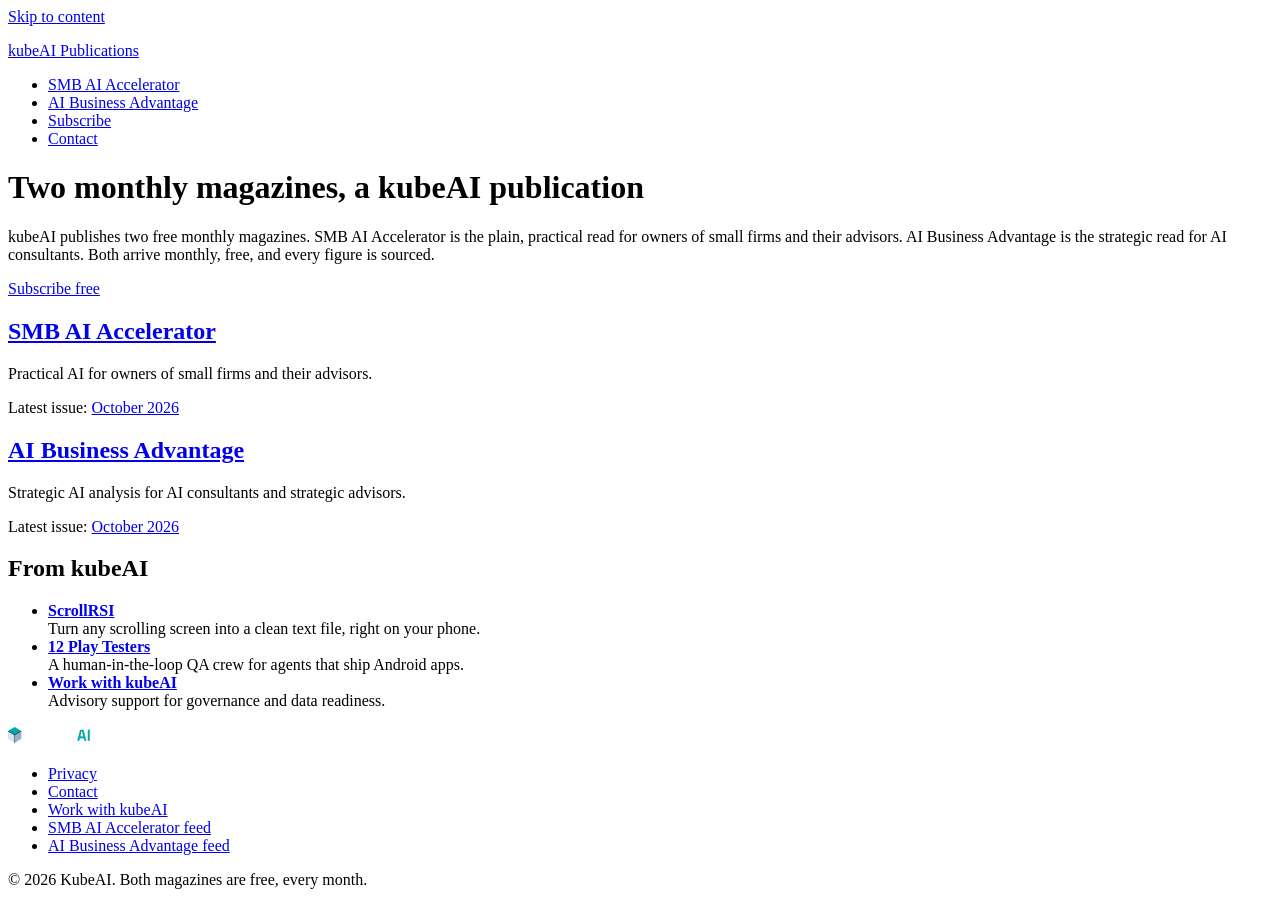
==== index.html @ 67a85376 "Round 1: site scaffolding from the design kit brief (templates, placeholder pages, feeds, sitemap, k" ====
<!doctype html>
<html lang="en-GB">
<head>
<meta charset="utf-8">
<meta name="viewport" content="width=device-width, initial-scale=1">
<title>kubeAI Publications: two monthly magazines</title>
<meta name="description" content="kubeAI publishes two free monthly AI magazines: SMB AI Accelerator for small firms, AI Business Advantage for consultants. Subscribe free.">
<link rel="canonical" href="https://publications.kubeai.info/">
<meta property="og:site_name" content="kubeAI Publications">
<meta property="og:type" content="website">
<meta property="og:title" content="kubeAI Publications: two monthly magazines">
<meta property="og:description" content="kubeAI publishes two free monthly AI magazines: SMB AI Accelerator for small firms, AI Business Advantage for consultants. Subscribe free.">
<meta property="og:url" content="https://publications.kubeai.info/">
<meta property="og:image" content="https://publications.kubeai.info/assets/img/aba-hero.jpg">
<meta property="og:image:width" content="1200">
<meta property="og:image:height" content="630">
<meta property="og:locale" content="en_GB">
<meta name="twitter:card" content="summary_large_image">
<meta name="twitter:title" content="kubeAI Publications: two monthly magazines">
<meta name="twitter:description" content="kubeAI publishes two free monthly AI magazines: SMB AI Accelerator for small firms, AI Business Advantage for consultants. Subscribe free.">
<meta name="twitter:image" content="https://publications.kubeai.info/assets/img/aba-hero.jpg">
<meta name="color-scheme" content="light">
<!-- FAVICON SLOT: from the kubeAI cube mark, pending the vector logos from the design kit. -->
<!-- ANALYTICS SLOT: privacy-friendly, cookieless analytics only (Plausible or Cloudflare Web Analytics). No third-party trackers. -->
<!-- DESIGN-KIT SLOTS: /assets/css/tokens.css and /assets/css/web.css arrive with the round-1 kit web files. Until then these pages are structural. -->
<link rel="stylesheet" href="/assets/css/tokens.css">
<link rel="stylesheet" href="/assets/css/web.css">
</head>
<body class="">

<a class="skip-link" href="#main">Skip to content</a>
<header class="site-header">
  <p class="site-brand"><a href="/">kubeAI Publications</a></p>
  <nav aria-label="Site">
    <ul>
      <li><a href="/smb-ai-accelerator/">SMB AI Accelerator</a></li>
      <li><a href="/ai-business-advantage/">AI Business Advantage</a></li>
      <li><a href="https://publications.kubeai.info/subscribe/?utm_source=kubeai-publications&utm_medium=web&utm_campaign=publications-home">Subscribe</a></li>
      <li><a href="/contact/">Contact</a></li>
    </ul>
  </nav>
</header>
<main id="main">

<h1>Two monthly magazines, a kubeAI publication</h1>
<p>kubeAI publishes two free monthly magazines. SMB AI Accelerator is the plain, practical read
for owners of small firms and their advisors. AI Business Advantage is the strategic read for AI
consultants. Both arrive monthly, free, and every figure is sourced.</p>
<p><a class="cta" href="https://publications.kubeai.info/subscribe/?utm_source=kubeai-publications&utm_medium=web&utm_campaign=publications-home">Subscribe free</a></p>

  <section class="title-card" aria-labelledby="h-smb-ai-accelerator">
    <h2 id="h-smb-ai-accelerator"><a href="/smb-ai-accelerator/">SMB AI Accelerator</a></h2>
    <p>Practical AI for owners of small firms and their advisors.</p>
    <p class="latest">Latest issue: <a href="/smb-ai-accelerator/2026-10/">October 2026</a></p>
  </section>

  <section class="title-card" aria-labelledby="h-ai-business-advantage">
    <h2 id="h-ai-business-advantage"><a href="/ai-business-advantage/">AI Business Advantage</a></h2>
    <p>Strategic AI analysis for AI consultants and strategic advisors.</p>
    <p class="latest">Latest issue: <a href="/ai-business-advantage/2026-10/">October 2026</a></p>
  </section>
<section aria-labelledby="h-products">
  <h2 id="h-products">From kubeAI</h2>
  <ul class="product-links">
<li><a href="https://scrollrsi.kubeai.info?utm_source=kubeai-publications&utm_medium=web&utm_campaign=publications-home"><strong>ScrollRSI</strong></a><br>Turn any scrolling screen into a clean text file, right on your phone.</li>
<li><a href="https://play.kubeai.info/?utm_source=kubeai-publications&utm_medium=web&utm_campaign=publications-home"><strong>12 Play Testers</strong></a><br>A human-in-the-loop QA crew for agents that ship Android apps.</li>
<li><a href="https://kubeai.info?utm_source=kubeai-publications&utm_medium=web&utm_campaign=publications-home"><strong>Work with kubeAI</strong></a><br>Advisory support for governance and data readiness.</li>
</ul>
</section>
</main>

<footer class="site-footer">
  <p class="endorsement"><img src="/assets/logos/endorsement-reverse.png" width="170" height="19" alt="a kubeAI publication"></p>
  <nav aria-label="Footer">
    <ul>
      <li><a href="/privacy/">Privacy</a></li>
      <li><a href="/contact/">Contact</a></li>
      <li><a href="https://kubeai.info?utm_source=kubeai-publications&utm_medium=web&utm_campaign=publications-home">Work with kubeAI</a></li>
      <li><a href="/feeds/smb-ai-accelerator.xml">SMB AI Accelerator feed</a></li>
      <li><a href="/feeds/ai-business-advantage.xml">AI Business Advantage feed</a></li>
    </ul>
  </nav>
  <p>© 2026 KubeAI. Both magazines are free, every month.</p>
</footer>
</body>
</html>
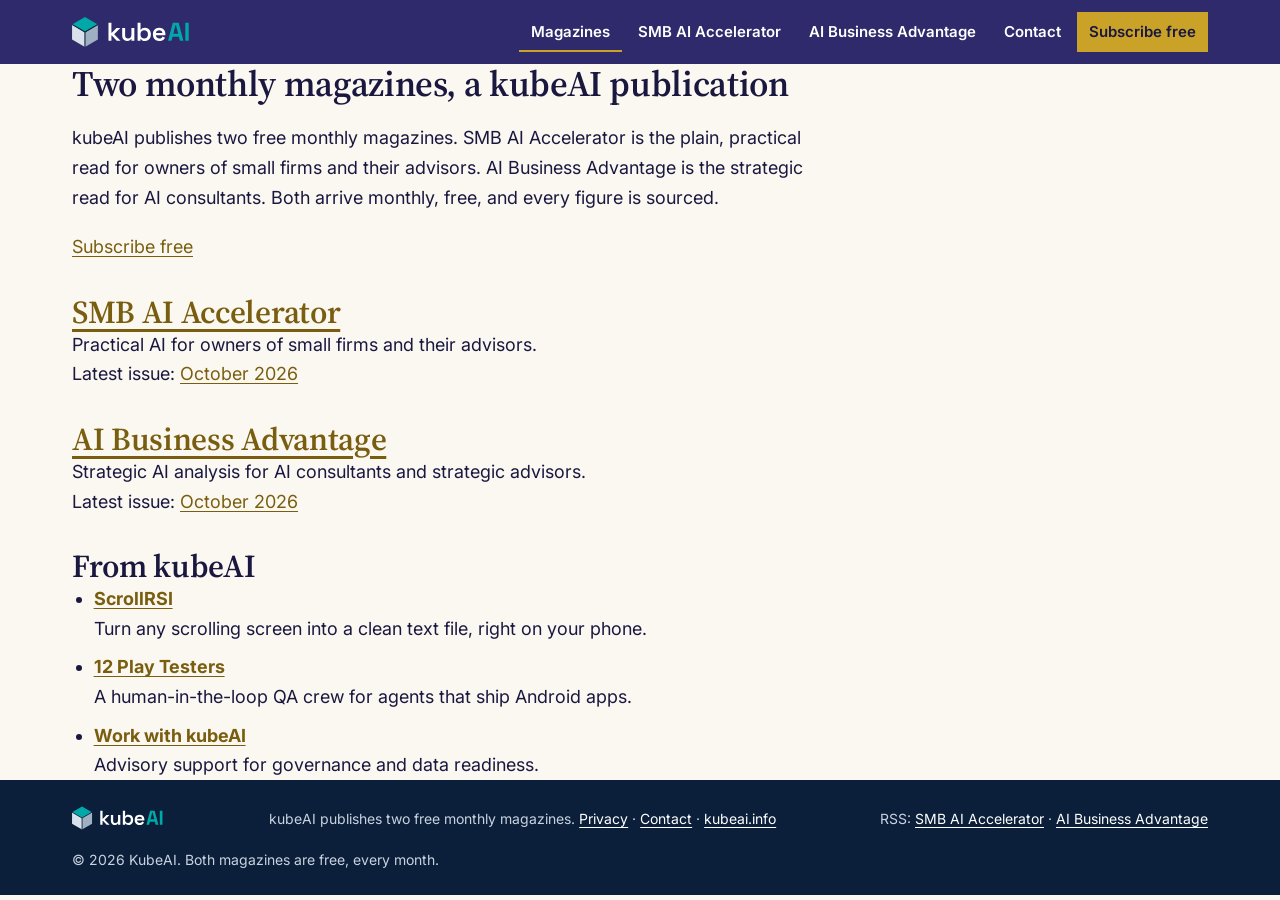
==== commit ccce06e9: "Round 1 kit integration: real tokens.css, web.css, self-hosted fonts, SVG logos; page chrome and iss" ====
--- a/index.html
+++ b/index.html
@@ -20,27 +20,31 @@
 <meta name="twitter:description" content="kubeAI publishes two free monthly AI magazines: SMB AI Accelerator for small firms, AI Business Advantage for consultants. Subscribe free.">
 <meta name="twitter:image" content="https://publications.kubeai.info/assets/img/aba-hero.jpg">
 <meta name="color-scheme" content="light">
-<!-- FAVICON SLOT: from the kubeAI cube mark, pending the vector logos from the design kit. -->
 <!-- ANALYTICS SLOT: privacy-friendly, cookieless analytics only (Plausible or Cloudflare Web Analytics). No third-party trackers. -->
-<!-- DESIGN-KIT SLOTS: /assets/css/tokens.css and /assets/css/web.css arrive with the round-1 kit web files. Until then these pages are structural. -->
-<link rel="stylesheet" href="/assets/css/tokens.css">
+<link rel="icon" type="image/png" href="/assets/logos/kubeai-logo-reverse.png">
+<link rel="apple-touch-icon" href="/assets/logos/kubeai-logo-reverse.png">
 <link rel="stylesheet" href="/assets/css/web.css">
 </head>
-<body class="">
+<body class="t-aba">
 
-<a class="skip-link" href="#main">Skip to content</a>
-<header class="site-header">
-  <p class="site-brand"><a href="/">kubeAI Publications</a></p>
-  <nav aria-label="Site">
-    <ul>
-      <li><a href="/smb-ai-accelerator/">SMB AI Accelerator</a></li>
-      <li><a href="/ai-business-advantage/">AI Business Advantage</a></li>
-      <li><a href="https://publications.kubeai.info/subscribe/?utm_source=kubeai-publications&utm_medium=web&utm_campaign=publications-home">Subscribe</a></li>
-      <li><a href="/contact/">Contact</a></li>
-    </ul>
-  </nav>
+<a class="skip" href="#main">Skip to content</a>
+<header class="site-head">
+  <div class="container">
+    <a class="logo" href="/" aria-label="kubeAI Publications home"><img src="/assets/logos/kubeai-logo-reverse.svg" alt="kubeAI Publications"></a>
+    <nav aria-label="Site">
+      <ul>
+        <li><a href="/" aria-current='page'>Magazines</a></li>
+        <li><a href="/smb-ai-accelerator/" >SMB AI Accelerator</a></li>
+        <li><a href="/ai-business-advantage/" >AI Business Advantage</a></li>
+        <li><a href="/contact/">Contact</a></li>
+        <li><a class="subscribe" href="https://publications.kubeai.info/subscribe/?utm_source=kubeai-publications&utm_medium=web&utm_campaign=publications-home">Subscribe free</a></li>
+      </ul>
+    </nav>
+  </div>
 </header>
 <main id="main">
+<div class="container">
+<div class="prose">
 
 <h1>Two monthly magazines, a kubeAI publication</h1>
 <p>kubeAI publishes two free monthly magazines. SMB AI Accelerator is the plain, practical read
@@ -67,20 +71,17 @@
 <li><a href="https://kubeai.info?utm_source=kubeai-publications&utm_medium=web&utm_campaign=publications-home"><strong>Work with kubeAI</strong></a><br>Advisory support for governance and data readiness.</li>
 </ul>
 </section>
+</div>
+</div>
 </main>
 
-<footer class="site-footer">
-  <p class="endorsement"><img src="/assets/logos/endorsement-reverse.png" width="170" height="19" alt="a kubeAI publication"></p>
-  <nav aria-label="Footer">
-    <ul>
-      <li><a href="/privacy/">Privacy</a></li>
-      <li><a href="/contact/">Contact</a></li>
-      <li><a href="https://kubeai.info?utm_source=kubeai-publications&utm_medium=web&utm_campaign=publications-home">Work with kubeAI</a></li>
-      <li><a href="/feeds/smb-ai-accelerator.xml">SMB AI Accelerator feed</a></li>
-      <li><a href="/feeds/ai-business-advantage.xml">AI Business Advantage feed</a></li>
-    </ul>
-  </nav>
-  <p>© 2026 KubeAI. Both magazines are free, every month.</p>
+<footer class="site-foot">
+  <div class="container">
+    <img src="/assets/logos/kubeai-logo-reverse.svg" alt="kubeAI">
+    <p>kubeAI publishes two free monthly magazines. <a href="/privacy/">Privacy</a> &middot; <a href="/contact/">Contact</a> &middot; <a href="https://kubeai.info?utm_source=kubeai-publications&utm_medium=web&utm_campaign=publications-home">kubeai.info</a></p>
+    <p>RSS: <a href="/feeds/smb-ai-accelerator.xml">SMB AI Accelerator</a> &middot; <a href="/feeds/ai-business-advantage.xml">AI Business Advantage</a></p>
+    <p>&copy; 2026 KubeAI. Both magazines are free, every month.</p>
+  </div>
 </footer>
 </body>
 </html>
--- a/assets/css/web.css
+++ b/assets/css/web.css
@@ -0,0 +1,217 @@
+/* kubeAI Publications · web edition template · static CSS, no build step
+   Themed by tokens.css: put class="t-smb" or class="t-aba" on <body>.
+   Breakpoints: 360 (minimum), 720 (tablet), 1080 (desktop: sticky contents rail). */
+@import url('../fonts/fonts.css');
+@import url('../tokens/tokens.css');
+
+*,*::before,*::after{ box-sizing:border-box; }
+html{ -webkit-text-size-adjust:100%; scroll-padding-top:88px; }
+body{ margin:0; background:var(--paper); color:var(--ink); font-family:var(--font-body); font-size:1.125rem; line-height:1.65; font-optical-sizing:auto; }
+img,svg{ max-width:100%; height:auto; display:block; }
+a{ color:var(--accent-text); text-underline-offset:.18em; text-decoration-thickness:.08em; }
+a:hover{ text-decoration-thickness:.14em; }
+:focus-visible{ outline:3px solid var(--accent-text); outline-offset:3px; border-radius:2px; }
+.t-aba :focus-visible{ outline-color:var(--brand); }
+@media (prefers-reduced-motion: reduce){ *{ scroll-behavior:auto!important; transition:none!important; } }
+h1,h2,h3{ text-wrap:balance; font-family:var(--font-display); font-weight:var(--display-weight); letter-spacing:var(--display-tracking); line-height:1.1; margin:0; }
+p{ margin:0; }
+.visually-hidden{ position:absolute!important; width:1px; height:1px; overflow:hidden; clip:rect(0 0 0 0); white-space:nowrap; }
+.skip{ position:absolute; left:16px; top:-60px; background:var(--ink); color:#fff; padding:10px 16px; border-radius:6px; z-index:50; }
+.skip:focus{ top:12px; }
+
+.container{ width:100%; max-width:1200px; margin:0 auto; padding-inline:max(16px, env(safe-area-inset-left, 0px)) max(16px, env(safe-area-inset-right, 0px)); }
+@media (min-width:720px){ .container{ padding-inline:32px; } }
+
+/* ---------- site header ---------- */
+.site-head{ position:sticky; top:0; z-index:20; background:var(--brand); color:#fff; }
+.site-head .container{ display:flex; align-items:center; justify-content:space-between; gap:16px; min-height:64px; }
+.site-head .logo img{ height:36px; width:auto; }
+.site-head nav ul{ list-style:none; margin:0; padding:0; display:flex; gap:4px; }
+.site-head nav a{ color:#fff; text-decoration:none; font-size:.9375rem; font-weight:600; padding:8px 12px; border-radius:var(--radius); display:block; }
+.site-head nav a:hover{ background:rgba(255,255,255,.1); }
+.site-head nav a[aria-current="page"]{ box-shadow:inset 0 -2px 0 var(--accent); }
+.site-head :focus-visible{ outline-color:var(--accent); }
+.site-head .subscribe{ background:var(--accent); color:var(--on-accent)!important; }
+@media (max-width:719px){ .site-head nav li:not(:last-child){ display:none; } .site-head .logo img{ height:30px; } }
+
+/* ---------- hero ---------- */
+.hero{ background:var(--brand); color:#fff; overflow:hidden; }
+.hero .container{ display:grid; grid-template-columns:minmax(0,1fr); gap:24px; padding-block:32px 0; }
+.hero .endorse img{ height:20px; width:auto; }
+.hero .kicker{ font-family:var(--label-font); font-size:.8125rem; font-weight:700; letter-spacing:var(--label-tracking); text-transform:uppercase; color:var(--accent); }
+.hero h1{ font-size:clamp(2.25rem, 6vw, 4rem); color:#fff; max-width:18ch; }
+.hero .standfirst{ font-size:clamp(1.125rem, 2.2vw, 1.375rem); line-height:1.5; max-width:46ch; color:var(--hero-sub, #D9E1EA); }
+.hero figure{ margin:0; }
+.hero figure img{ width:100%; }
+@media (min-width:1080px){ .hero .container{ grid-template-columns:minmax(0,5fr) minmax(0,6fr); align-items:end; column-gap:48px; padding-top:56px; }
+  .hero .copy{ padding-bottom:56px; display:grid; gap:20px; } }
+@media (max-width:1079px){ .hero .copy{ display:grid; gap:16px; } }
+
+/* report header strip */
+.report-meta{ border-bottom:1px solid var(--rule); background:var(--paper-2); }
+.report-meta dl{ display:flex; flex-wrap:wrap; gap:8px 32px; margin:0; padding-block:16px; font-size:.875rem; }
+.report-meta dt{ font-size:.6875rem; font-weight:700; letter-spacing:.1em; text-transform:uppercase; color:var(--muted); }
+.report-meta dd{ margin:0; }
+.report-meta div{ display:grid; }
+
+/* ---------- article layout ---------- */
+.layout{ display:grid; grid-template-columns:minmax(0,1fr); gap:40px; padding-block:48px 72px; }
+@media (min-width:1080px){ .layout{ grid-template-columns:220px minmax(0,1fr); gap:64px; } }
+.toc{ font-size:.9375rem; }
+.toc h2{ font-family:var(--label-font); font-size:.75rem; letter-spacing:var(--label-tracking); text-transform:uppercase; color:var(--muted); margin-bottom:12px; }
+.toc ol{ list-style:none; margin:0; padding:0; display:grid; gap:2px; counter-reset:t; }
+.toc a{ display:block; text-decoration:none; color:var(--ink); padding:6px 10px; border-left:2px solid var(--rule); line-height:1.35; }
+.toc a:hover{ border-left-color:var(--accent); }
+@media (min-width:1080px){ .toc{ position:sticky; top:96px; align-self:start; } }
+@media (max-width:1079px){ .toc{ border:1px solid var(--rule); border-radius:var(--radius); padding:16px; }
+  .toc ol{ grid-template-columns:repeat(auto-fit,minmax(min(100%,220px),1fr)); } }
+
+.article{ display:grid; grid-template-columns:minmax(0,1fr); gap:48px; min-width:0; }
+.prose{ max-width:68ch; display:grid; gap:1.1em; }
+.prose h2{ font-size:clamp(1.625rem, 3vw, 2rem); margin-top:.4em; }
+.prose h3{ font-size:1.375rem; }
+.prose ul{ margin:0; padding-left:1.2em; display:grid; gap:.5em; }
+.label{ font-family:var(--label-font); font-size:.8125rem; font-weight:700; letter-spacing:var(--label-tracking); text-transform:uppercase; color:var(--accent-text); }
+.section-head{ display:grid; gap:8px; max-width:68ch; }
+.section-head h2{ font-size:clamp(1.625rem, 3vw, 2.125rem); }
+.lead-para::first-letter{ font-family:var(--font-display); font-weight:700; float:left; font-size:3.6em; line-height:.82; margin:.06em .1em 0 0; color:var(--accent-text); }
+.pending{ color:var(--muted); font-style:italic; }
+.sample-note{ font-size:.875rem; color:var(--muted); border:1px dashed var(--rule); border-radius:var(--radius); padding:10px 14px; max-width:68ch; }
+
+/* ---------- components ---------- */
+/* Recommendations box */
+.recs{ background:var(--accent-tint); border-radius:var(--radius); padding:clamp(20px,4vw,36px); max-width:860px; }
+.recs h2{ font-family:var(--label-font); font-size:.875rem; letter-spacing:var(--label-tracking); text-transform:uppercase; color:var(--accent-text); margin-bottom:8px; }
+.recs ol{ list-style:none; margin:0; padding:0; counter-reset:r; }
+.recs li{ counter-increment:r; display:grid; grid-template-columns:3rem minmax(0,1fr); gap:12px; padding:16px 0; border-top:1px solid rgba(11,31,58,.14); }
+.recs li:first-child{ border-top:0; }
+.recs li::before{ content:counter(r); font-family:var(--font-display); font-weight:700; font-size:2.25rem; line-height:1; color:var(--accent-text); }
+.recs li strong{ display:block; }
+.recs.bold-lead li{ grid-template-columns:1fr; }
+.recs.bold-lead li::before{ content:none; }
+.recs.bold-lead li strong{ display:inline; font-family:var(--font-display); font-size:1.1875rem; color:var(--brand); }
+
+/* Blueprint */
+.blueprints{ display:grid; gap:20px; grid-template-columns:repeat(auto-fit,minmax(min(100%,320px),1fr)); max-width:960px; }
+.blueprint{ border:1.5px solid var(--ink); border-radius:var(--radius); padding:24px; display:grid; gap:12px; align-content:start; background:var(--paper); }
+.blueprint h3{ font-size:1.25rem; }
+.blueprint .meta{ display:flex; flex-wrap:wrap; gap:6px 16px; font-size:.8125rem; color:var(--muted); margin:0; padding:0; list-style:none; }
+.blueprint .meta li::before{ content:"● "; color:var(--accent); }
+.steps{ list-style:none; margin:0; padding:0; counter-reset:s; }
+.steps li{ counter-increment:s; position:relative; padding:0 0 16px 44px; font-size:1rem; }
+.steps li::before{ content:counter(s); position:absolute; left:0; top:0; width:30px; height:30px; border-radius:50%; background:var(--ink); color:#fff; font-family:var(--font-display); font-weight:700; font-size:.9375rem; display:grid; place-items:center; }
+.t-aba .steps li::before{ border-radius:0; background:var(--brand); }
+.steps li:not(:last-child)::after{ content:""; position:absolute; left:14px; top:34px; bottom:4px; border-left:1.5px dashed var(--muted); }
+
+/* Implications / Consultant Angle */
+.angle{ border-left:6px solid var(--accent); background:var(--paper-2); padding:20px 24px; max-width:68ch; display:grid; gap:6px; }
+.t-aba .angle{ border-left:0; border-top:3px solid var(--accent); background:var(--brand); color:#FBF8F1; }
+.t-aba .angle .label{ color:var(--accent); }
+.t-aba .angle p{ font-family:var(--font-display); font-size:1.25rem; line-height:1.4; }
+
+/* Warning / always-review note */
+.warn{ display:grid; grid-template-columns:40px minmax(0,1fr); gap:14px; border:1.5px solid var(--accent-text); border-radius:var(--radius); padding:16px 18px; max-width:68ch; font-size:1rem; }
+.warn svg{ width:40px; height:40px; }
+.warn strong{ display:block; font-family:var(--font-display); font-size:1.125rem; }
+.warn.privacy{ border-color:var(--kube-teal-text); }
+
+/* Tool cards */
+.tools{ display:grid; gap:16px; grid-template-columns:repeat(auto-fill,minmax(min(100%,240px),1fr)); }
+.tool{ border:1px solid var(--rule); border-radius:var(--radius); padding:20px; display:flex; flex-direction:column; gap:8px; background:var(--paper); }
+.tool h3{ font-size:1.25rem; }
+.tool p{ font-size:1rem; }
+.tool .price{ align-self:flex-start; background:var(--accent); color:var(--on-accent); font-weight:700; font-size:.875rem; padding:3px 12px; border-radius:99px; }
+.tool .caveat{ margin-top:auto; padding-top:10px; border-top:1px dashed var(--rule); font-size:.875rem; color:var(--muted); }
+.tool .caveat b{ color:var(--accent-text); }
+
+/* Statistic block */
+.stats{ display:grid; grid-template-columns:repeat(auto-fit,minmax(min(100%,200px),1fr)); border-top:3px solid var(--brand); border-bottom:1px solid var(--rule); max-width:960px; }
+.stat{ margin:0; padding:20px 20px 20px 0; display:grid; gap:6px; align-content:start; }
+.stat + .stat{ border-left:1px solid var(--rule); padding-left:20px; }
+@media (max-width:719px){ .stat + .stat{ border-left:0; border-top:1px solid var(--rule); padding-left:0; } }
+.stat .num{ font-family:var(--font-display); font-weight:var(--display-weight); font-size:clamp(3.5rem,9vw,5.5rem); line-height:.9; color:var(--brand); letter-spacing:-.02em; font-variant-numeric:lining-nums; }
+.stat .num small{ font-size:.5em; }
+.stat .src{ font-size:.75rem; letter-spacing:.08em; text-transform:uppercase; color:var(--muted); }
+
+/* Comparison chart (two values) */
+.compare{ background:var(--brand); color:#fff; padding:28px; max-width:640px; display:grid; gap:16px; }
+.compare .label{ color:var(--accent); }
+.compare .row{ display:grid; grid-template-columns:5.5rem minmax(0,1fr); gap:16px; align-items:center; }
+.compare .n{ font-family:var(--font-display); font-weight:600; font-size:2.75rem; line-height:1; }
+.compare .bar{ height:20px; background:var(--accent); }
+.compare .bar.lo{ background:var(--second); }
+.compare .cap{ padding-left:calc(5.5rem + 16px); font-size:.875rem; color:var(--second); margin-top:-8px; }
+.compare .src{ font-size:.75rem; letter-spacing:.1em; text-transform:uppercase; color:var(--second); border-top:1px solid rgba(227,199,102,.4); padding-top:10px; }
+
+/* Bar chart (cost per month) */
+.bars{ max-width:720px; display:grid; gap:10px; margin:0; }
+.bars .row{ display:grid; grid-template-columns:7.5rem minmax(0,1fr) 3.5rem; gap:12px; align-items:center; font-size:.9375rem; }
+.bars .track{ height:22px; background:var(--paper-2); border-radius:6px; position:relative; }
+.bars .fill{ position:absolute; inset:0 auto 0 0; background:var(--brand); border-radius:inherit; }
+.bars .fill.hi{ background:var(--accent); }
+.bars .line{ position:absolute; top:-5px; bottom:-5px; border-left:2px dashed var(--accent-text); }
+.bars .val{ font-family:var(--font-display); font-weight:700; text-align:right; font-variant-numeric:tabular-nums; }
+.bars figcaption{ font-size:.875rem; color:var(--muted); }
+
+/* Build / buy / partner / redesign */
+.bbpr{ display:grid; grid-template-columns:repeat(auto-fit,minmax(min(100%,220px),1fr)); border:1px solid var(--brand); max-width:960px; }
+.bbpr > div{ padding:20px; border:.5px solid var(--rule); display:grid; gap:6px; align-content:start; }
+.bbpr h3{ font-size:1.375rem; }
+.bbpr p{ font-size:1rem; }
+.bbpr .pick{ background:var(--brand); color:#FBF8F1; }
+.bbpr .pick h3{ color:var(--accent); }
+.bbpr .tag{ justify-self:start; font-size:.6875rem; letter-spacing:.14em; text-transform:uppercase; border:1px solid var(--accent); color:var(--accent); padding:2px 8px; }
+
+/* Deals list */
+.deals{ list-style:none; margin:0; padding:0; max-width:820px; }
+.deals li{ display:grid; grid-template-columns:8rem minmax(0,1fr); gap:16px; padding:16px 0; border-top:1px solid var(--rule); }
+@media (max-width:719px){ .deals li{ grid-template-columns:1fr; gap:4px; } }
+.deals .type{ font-size:.75rem; letter-spacing:.14em; text-transform:uppercase; color:var(--accent-text); font-weight:700; padding-top:4px; }
+.deals h3{ font-size:1.1875rem; margin-bottom:4px; }
+.deals p{ font-size:1rem; }
+
+/* Signals box */
+.signals{ background:var(--kube-navy); color:#fff; border-radius:var(--radius); padding:clamp(20px,4vw,32px); max-width:68ch; }
+.signals .label{ color:var(--accent); font-family:var(--label-font); font-size:.8125rem; letter-spacing:var(--label-tracking); }
+.signals ul{ margin:12px 0 0; padding:0; list-style:none; display:grid; gap:10px; }
+.signals li{ position:relative; padding-left:24px; color:#E8EDF3; }
+.signals li::before{ content:""; position:absolute; left:0; top:.6em; width:10px; height:10px; background:var(--accent); border-radius:3px; }
+
+/* Pull quote */
+.pull{ border-top:4px solid var(--accent); padding-top:20px; max-width:860px; margin:0; }
+.pull p{ font-family:var(--font-display); font-weight:var(--display-weight); font-size:clamp(1.5rem,3.6vw,2.25rem); line-height:1.15; }
+
+/* Figure */
+.figure{ margin:0; max-width:960px; display:grid; gap:8px; }
+.figure img{ width:100%; border-radius:var(--radius); }
+.figure figcaption{ font-size:.875rem; color:var(--muted); }
+
+/* Sources */
+.sources{ counter-reset:src; list-style:none; margin:0; padding:0; max-width:820px; font-size:.9375rem; }
+.sources li{ counter-increment:src; display:grid; grid-template-columns:2.5rem minmax(0,1fr); padding:10px 0; border-top:1px solid var(--rule); }
+.sources li::before{ content:counter(src, decimal-leading-zero); font-family:var(--font-display); font-weight:700; color:var(--accent-text); }
+.sources .url{ color:var(--muted); overflow-wrap:anywhere; }
+.sources-group{ font-family:var(--label-font); font-size:.8125rem; font-weight:700; letter-spacing:var(--label-tracking); text-transform:uppercase; margin:24px 0 6px; }
+
+/* ---------- CTA + footer ---------- */
+.cta-band{ background:var(--brand); color:#fff; }
+.t-aba .cta-band{ background:var(--ink); }
+.cta-band .container{ padding-block:56px; display:grid; gap:28px; }
+.cta-band h2{ font-size:clamp(2rem,5vw,3rem); max-width:20ch; color:#fff; }
+.cta-band h2 em{ font-style:normal; color:var(--accent); }
+.t-aba .cta-band h2 em{ font-style:italic; font-weight:400; }
+.cta-grid{ display:grid; gap:16px; grid-template-columns:repeat(auto-fit,minmax(min(100%,240px),1fr)); }
+.cta-grid a{ display:grid; gap:8px; color:#fff; text-decoration:none; border:1px solid rgba(255,255,255,.25); border-radius:var(--radius); padding:24px; }
+.cta-grid a:hover{ border-color:var(--accent); }
+.cta-grid b{ font-family:var(--font-display); font-size:1.375rem; }
+.cta-grid span{ font-size:.9375rem; color:#C9D3DF; }
+.cta-grid i{ font-style:normal; font-weight:700; color:var(--accent); font-size:.9375rem; }
+.cta-band :focus-visible{ outline-color:var(--accent); }
+.site-foot{ background:var(--kube-navy); color:#C9D3DF; font-size:.875rem; }
+.site-foot .container{ display:flex; flex-wrap:wrap; justify-content:space-between; align-items:center; gap:16px; padding-block:24px; }
+.site-foot img{ height:28px; width:auto; }
+.site-foot a{ color:#fff; }
+
+/* vertical stack of components inside the article (single fluid track, so nothing widens the page) */
+.stack{ display:grid; grid-template-columns:minmax(0,1fr); gap:24px; }
+.prose{ grid-template-columns:minmax(0,1fr); }
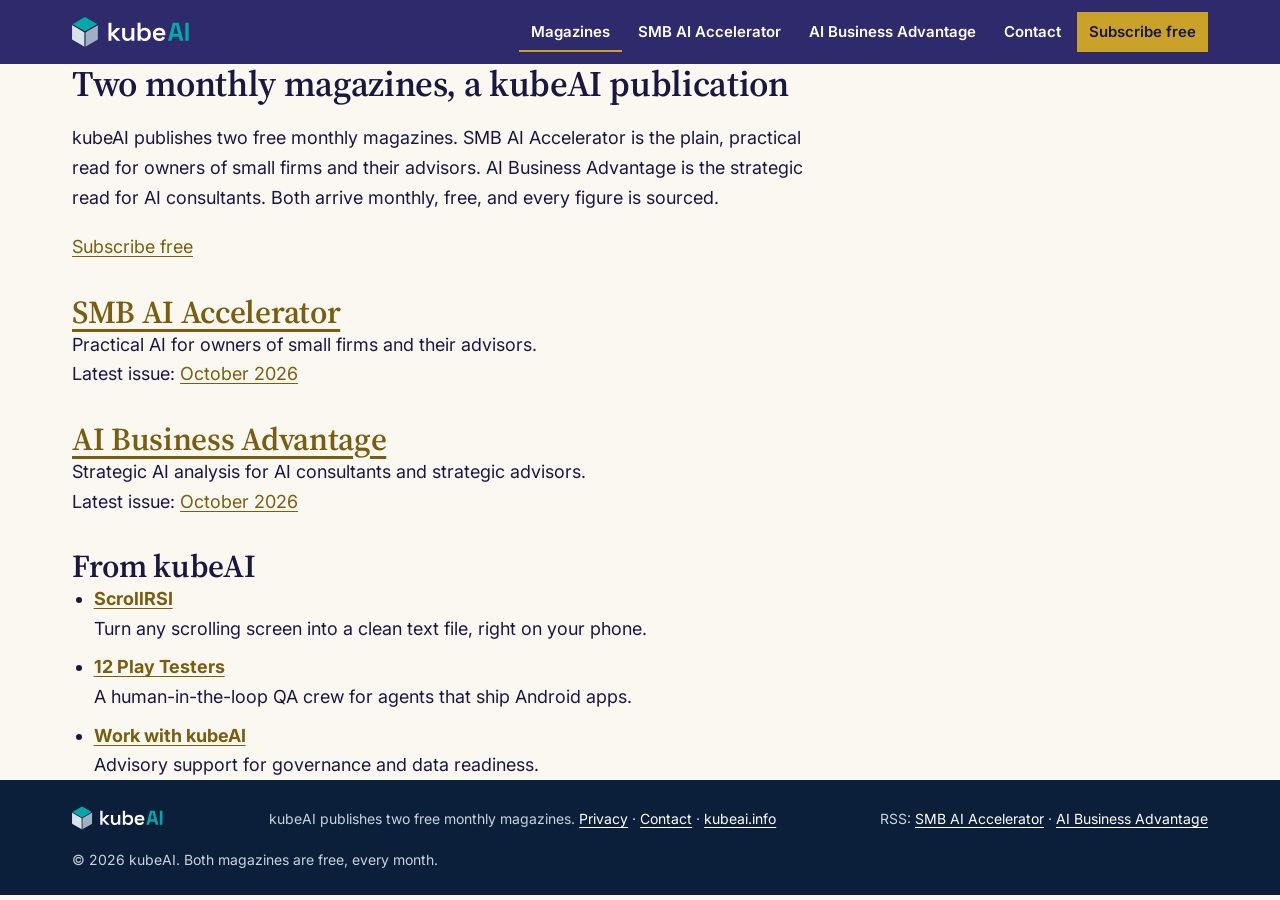
==== commit 8f2c1b41: "Split subscribe form by magazine and fix round-2 issues - Subscribe form now offers the two magazine" ====
--- a/index.html
+++ b/index.html
@@ -11,19 +11,25 @@
 <meta property="og:title" content="kubeAI Publications: two monthly magazines">
 <meta property="og:description" content="kubeAI publishes two free monthly AI magazines: SMB AI Accelerator for small firms, AI Business Advantage for consultants. Subscribe free.">
 <meta property="og:url" content="https://publications.kubeai.info/">
-<meta property="og:image" content="https://publications.kubeai.info/assets/img/aba-hero.jpg">
+<meta property="og:image" content="https://publications.kubeai.info/assets/img/og-publications.jpg">
 <meta property="og:image:width" content="1200">
 <meta property="og:image:height" content="630">
 <meta property="og:locale" content="en_GB">
 <meta name="twitter:card" content="summary_large_image">
 <meta name="twitter:title" content="kubeAI Publications: two monthly magazines">
 <meta name="twitter:description" content="kubeAI publishes two free monthly AI magazines: SMB AI Accelerator for small firms, AI Business Advantage for consultants. Subscribe free.">
-<meta name="twitter:image" content="https://publications.kubeai.info/assets/img/aba-hero.jpg">
+<meta name="twitter:image" content="https://publications.kubeai.info/assets/img/og-publications.jpg">
 <meta name="color-scheme" content="light">
 <!-- ANALYTICS SLOT: privacy-friendly, cookieless analytics only (Plausible or Cloudflare Web Analytics). No third-party trackers. -->
-<link rel="icon" type="image/png" href="/assets/logos/kubeai-logo-reverse.png">
-<link rel="apple-touch-icon" href="/assets/logos/kubeai-logo-reverse.png">
+<link rel="icon" href="/assets/logos/favicon.svg" type="image/svg+xml">
+<link rel="icon" type="image/png" sizes="64x64" href="/assets/logos/favicon-64.png">
+<link rel="apple-touch-icon" href="/assets/logos/apple-touch-icon.png">
 <link rel="stylesheet" href="/assets/css/web.css">
+<style>.ml-embedded,.subscribe-slot,#subscribe{scroll-margin-top:88px}</style>
+<script>
+(function(w,d,e,u,f,l,n){w[f]=w[f]||function(){(w[f].q=w[f].q||[]).push(arguments);},l=d.createElement(e),l.async=1,l.src=u,n=d.getElementsByTagName(e)[0],n.parentNode.insertBefore(l,n);})(window,document,'script','https://assets.mailerlite.com/js/universal.js','ml');ml('account','2732749');
+</script>
+
 </head>
 <body class="t-aba">
 
@@ -37,7 +43,7 @@
         <li><a href="/smb-ai-accelerator/" >SMB AI Accelerator</a></li>
         <li><a href="/ai-business-advantage/" >AI Business Advantage</a></li>
         <li><a href="/contact/">Contact</a></li>
-        <li><a class="subscribe" href="https://publications.kubeai.info/subscribe/?utm_source=kubeai-publications&utm_medium=web&utm_campaign=publications-home">Subscribe free</a></li>
+        <li><a class="subscribe" href="https://publications.kubeai.info/subscribe/">Subscribe free</a></li>
       </ul>
     </nav>
   </div>
@@ -50,7 +56,7 @@
 <p>kubeAI publishes two free monthly magazines. SMB AI Accelerator is the plain, practical read
 for owners of small firms and their advisors. AI Business Advantage is the strategic read for AI
 consultants. Both arrive monthly, free, and every figure is sourced.</p>
-<p><a class="cta" href="https://publications.kubeai.info/subscribe/?utm_source=kubeai-publications&utm_medium=web&utm_campaign=publications-home">Subscribe free</a></p>
+<p><a class="cta" href="https://publications.kubeai.info/subscribe/">Subscribe free</a></p>
 
   <section class="title-card" aria-labelledby="h-smb-ai-accelerator">
     <h2 id="h-smb-ai-accelerator"><a href="/smb-ai-accelerator/">SMB AI Accelerator</a></h2>
@@ -80,7 +86,7 @@
     <img src="/assets/logos/kubeai-logo-reverse.svg" alt="kubeAI">
     <p>kubeAI publishes two free monthly magazines. <a href="/privacy/">Privacy</a> &middot; <a href="/contact/">Contact</a> &middot; <a href="https://kubeai.info?utm_source=kubeai-publications&utm_medium=web&utm_campaign=publications-home">kubeai.info</a></p>
     <p>RSS: <a href="/feeds/smb-ai-accelerator.xml">SMB AI Accelerator</a> &middot; <a href="/feeds/ai-business-advantage.xml">AI Business Advantage</a></p>
-    <p>&copy; 2026 KubeAI. Both magazines are free, every month.</p>
+    <p>&copy; 2026 kubeAI. Both magazines are free, every month.</p>
   </div>
 </footer>
 </body>
--- a/assets/css/web.css
+++ b/assets/css/web.css
@@ -32,7 +32,13 @@
 .site-head nav a[aria-current="page"]{ box-shadow:inset 0 -2px 0 var(--accent); }
 .site-head :focus-visible{ outline-color:var(--accent); }
 .site-head .subscribe{ background:var(--accent); color:var(--on-accent)!important; }
-@media (max-width:719px){ .site-head nav li:not(:last-child){ display:none; } .site-head .logo img{ height:30px; } }
+@media (max-width:719px){
+  .site-head .container{ flex-wrap:wrap; padding-block:8px; row-gap:2px; }
+  .site-head nav{ width:100%; }
+  .site-head nav ul{ flex-wrap:wrap; gap:2px 4px; }
+  .site-head nav a{ font-size:.875rem; padding:7px 10px; }
+  .site-head .logo img{ height:30px; }
+}
 
 /* ---------- hero ---------- */
 .hero{ background:var(--brand); color:#fff; overflow:hidden; }
@@ -68,6 +74,7 @@
 
 .article{ display:grid; grid-template-columns:minmax(0,1fr); gap:48px; min-width:0; }
 .prose{ max-width:68ch; display:grid; gap:1.1em; }
+.prose h1{ margin:0; }
 .prose h2{ font-size:clamp(1.625rem, 3vw, 2rem); margin-top:.4em; }
 .prose h3{ font-size:1.375rem; }
 .prose ul{ margin:0; padding-left:1.2em; display:grid; gap:.5em; }
@@ -207,6 +214,8 @@
 .cta-grid span{ font-size:.9375rem; color:#C9D3DF; }
 .cta-grid i{ font-style:normal; font-weight:700; color:var(--accent); font-size:.9375rem; }
 .cta-band :focus-visible{ outline-color:var(--accent); }
+.subscribe-slot{ max-width:420px; margin-block:4px; }
+.form-note{ font-size:.875rem; color:var(--accent-text); margin:8px 0 0; }
 .site-foot{ background:var(--kube-navy); color:#C9D3DF; font-size:.875rem; }
 .site-foot .container{ display:flex; flex-wrap:wrap; justify-content:space-between; align-items:center; gap:16px; padding-block:24px; }
 .site-foot img{ height:28px; width:auto; }
